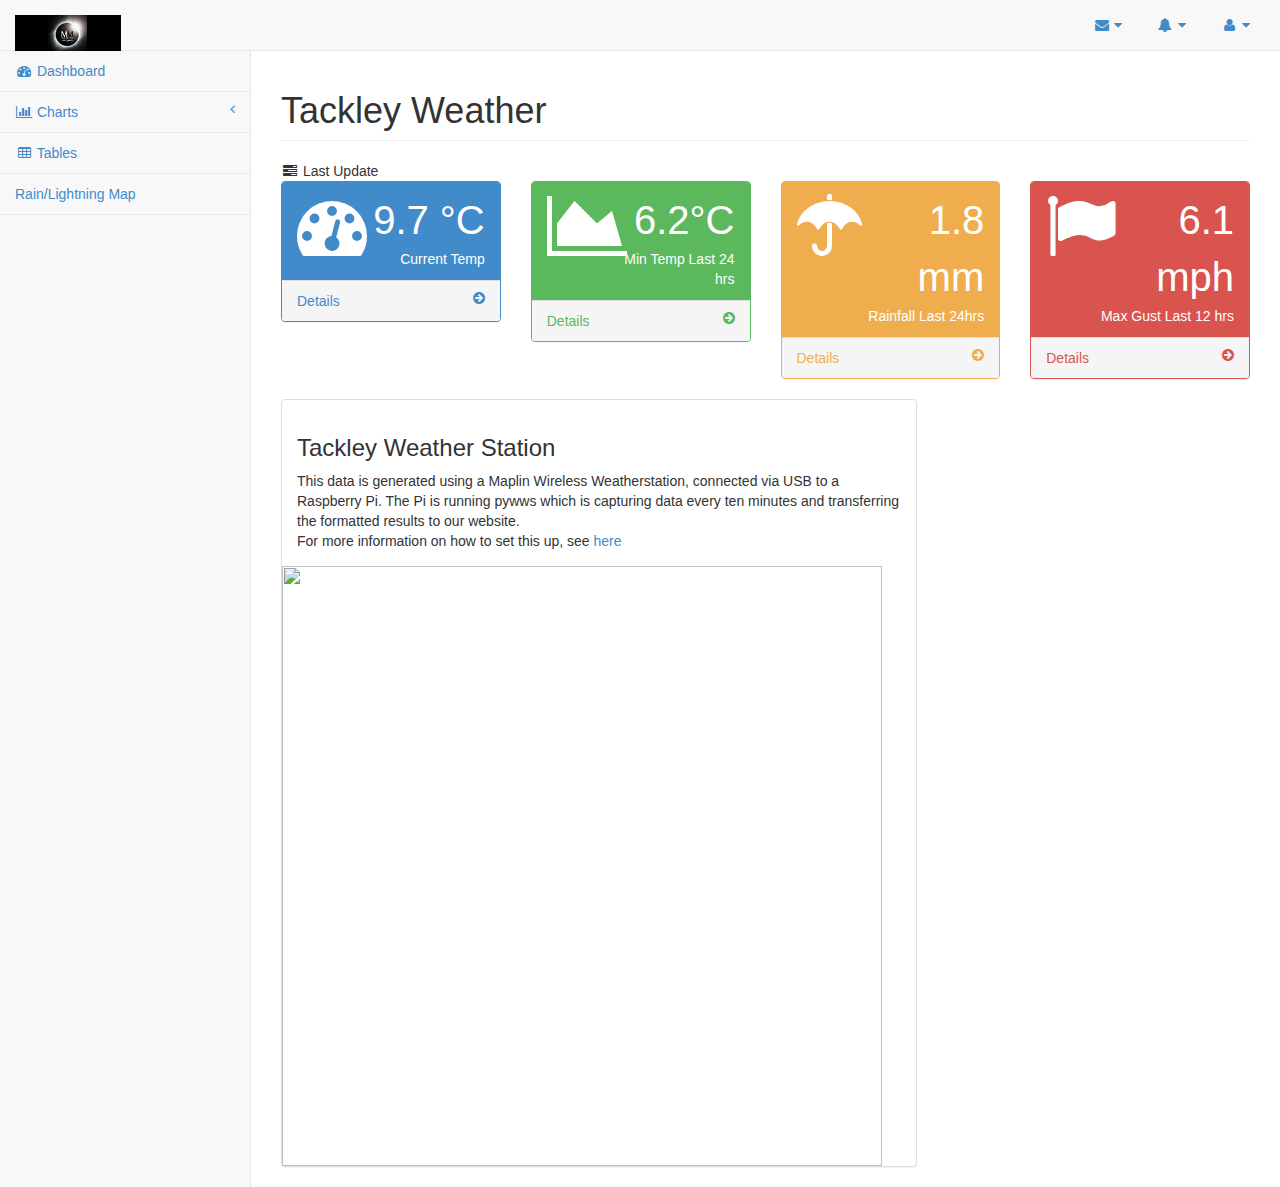
==== website/index.html @ 3337ce69 "adding website and pi side" ====
<html lang="en">
<head>
    <meta charset="utf-8">
    <meta http-equiv="refresh" content="900"> <!-- Refresh every 5 minutes -->
    <meta http-equiv="X-UA-Compatible" content="IE=edge">
    <meta name="viewport" content="width=device-width, initial-scale=1">
    <meta name="description" content="Raspberry Pi tutorial on connection to weather station. Local weather in ******.">
    <meta name="author" content="dragontail">
	<meta name="keywords" content="******"/>

    <title>Tackley Weather</title>

    <!-- Bootstrap Core CSS -->
    <link href="css/bootstrap.min.css" rel="stylesheet">

    <!-- MetisMenu CSS -->
    <link href="css/plugins/metisMenu/metisMenu.min.css" rel="stylesheet">

    <!-- Timeline CSS -->
    <link href="css/plugins/timeline.css" rel="stylesheet">

    <!-- Custom CSS -->
    <link href="css/dragontail.css" rel="stylesheet">

    <!-- Morris Charts CSS -->
    <link href="css/plugins/morris.css" rel="stylesheet">

    <!-- Custom Fonts -->
    <link href="font-awesome-4.5.0/css/font-awesome.min.css" rel="stylesheet" type="text/css">

    <!-- HTML5 Shim and Respond.js IE8 support of HTML5 elements and media queries -->
    <!-- WARNING: Respond.js doesn't work if you view the page via file:// -->
    <!--[if lt IE 9]>
        <script src="https://oss.maxcdn.com/libs/html5shiv/3.7.0/html5shiv.js"></script>
        <script src="https://oss.maxcdn.com/libs/respond.js/1.4.2/respond.min.js"></script>
    <![endif]-->
</head>

<body>
    <div id="wrapper">
        <!-- Navigation -->
        <nav class="navbar navbar-default navbar-static-top" role="navigation" style="margin-bottom: 0">
            <div class="navbar-header">
                <button type="button" class="navbar-toggle" data-toggle="collapse" data-target=".navbar-collapse">
                    <span class="sr-on5ly">Toggle navigation</span>
                    <span class="icon-bar"></span>
                    <span class="icon-bar"></span>
                    <span class="icon-bar"></span>
                </button>
                <a class="navbar-brand" href="index.html"><img src="images/maryslogo.png" alt="Mary McIntyre, Logo"/></a>
            </div>
            <!-- /.navbar-header -->

            <ul class="nav navbar-top-links navbar-right">
                <li class="dropdown">
                    <a class="dropdown-toggle" data-toggle="dropdown" href="#">
                        <i class="fa fa-envelope fa-fw"></i>  <i class="fa fa-caret-down"></i>
                    </a>
                    <ul class="dropdown-menu dropdown-messages">
                        <li>
                            <a href="#">
                                <div>
                                    <strong>Email me </strong>
                                    <span class="pull-right text-muted">
                                        <em>mark.jm.mcintyre@cesmail.net</em>
                                    </span>
                                </div>
                                <div>Email me with questions etc</div>
                            </a>
                        </li>
                        <li class="divider"></li>
                        <li>
                            <a class="text-center" href="#">
                                <strong><a href="mailto:mark.jm.mcintyre@cesmail.net?Subject=Communication from Web Site" target="_top">Send Mail</a></strong>
                                <i class="fa fa-angle-right"></i>
                            </a>
                        </li>
                    </ul>
                    <!-- /.dropdown-messages -->
                </li>
                <!-- /.dropdown -->
                <li class="dropdown">
                    <a class="dropdown-toggle" data-toggle="dropdown" href="#">
                        <i class="fa fa-bell fa-fw"></i>  <i class="fa fa-caret-down"></i>
                    </a>
                    <ul class="dropdown-menu dropdown-alerts">
                        <li>
                            <a href="#">
                                <div>
                                    <i class="fa fa-comment fa-fw"></i> Coldest in last 12 hrs
                                    <span class="pull-right text-muted small" id = lowest_temp></span>
                                </div>
                            </a>
                        </li>
                        <li class="divider"></li>
                        <li>
                            <a href="#">
                                <div>
                                    <i class="fa fa-comment fa-fw"></i> Warmest in last 12 hrs
                                    <span class="pull-right text-muted small" id = highest_temp></span>
                                </div>
                            </a>
                        </li>
                        <li class="divider"></li>
                        <li>
                            <a href="#">
                                <div>
                                    <i class="fa fa-tasks fa-fw"></i> Last Update
                                    <span class="pull-right text-muted small"id = lastupdated></span>
                                </div>
                            </a>
                        </li>
                        <li class="divider"></li>
                    </ul>
                    <!-- /.dropdown-alerts -->
                </li>
                <!-- /.dropdown -->
                <li class="dropdown">
                    <a class="dropdown-toggle" data-toggle="dropdown" href="#">
                        <i class="fa fa-user fa-fw"></i>  <i class="fa fa-caret-down"></i>
                    </a>
                    <ul class="dropdown-menu dropdown-user">
                        <li><a href="#"><i class="fa fa-upload fa-fw"></i> Link *****</a>
                        </li>
                        <li class="divider"></li>
						<li><a href="about.html"><i class="fa fa-user fa-fw"></i> About</a>
                        </li>

                    </ul>
                    <!-- /.dropdown-user -->
                </li>
                <!-- /.dropdown -->
            </ul>
            <!-- /.navbar-top-links -->

            <div class="navbar-default sidebar" role="navigation">
                <div class="sidebar-nav navbar-collapse">
                    <ul class="nav" id="side-menu">
                        <li>
                            <a href="index.html"><i class="fa fa-dashboard fa-fw"></i> Dashboard</a>
                        </li>
                        <li>
                            <a href="#"><i class="fa fa-bar-chart-o fa-fw"></i> Charts<span class="fa arrow"></span></a>
                            <ul class="nav nav-second-level">
                                <li>
                                    <a href="temperature_graphs.html">Temperature</a>
                                </li>
                                <li>
                                    <a href="rainfall_graphs.html">Rainfall</a>
                                </li>
                                <li>
                                    <a href="wind_graphs.html">Wind</a>
                                </li>
                                <li>
                                    <a href="pressure_graphs.html">Pressure</a>
                                </li>
                            </ul>
                            <!-- /.nav-second-level -->
                        </li>
                        <li>
                            <a href="tables.html"><i class="fa fa-table fa-fw"></i> Tables</a>
                        </li>
                        <li>
                        	<a href="map_rain.php">Rain/Lightning Map</a>
                        </li>
                    </ul>
                </div>
                <!-- /.sidebar-collapse -->
            </div>
            <!-- /.navbar-static-side -->
        </nav>

        <div id="page-wrapper">
            <div class="row">
                <div class="col-lg-12">
                    <h1 class="page-header">Tackley Weather</h1>
					<i class="fa fa-tasks fa-fw"></i> Last Update&nbsp;
					<span id = lastupdated></span>
                </div>
                <!-- /.col-lg-12 -->
            </div>
            <!-- /.row -->
            <div class="row">
                <div class="col-lg-3 col-md-6">
                    <div class="panel panel-primary">
                        <div class="panel-heading">
                            <div class="row">
                                <div class="col-xs-3">
                                    <i class="fa fa-tachometer fa-5x"></i>
                                </div>
                                <div class="col-xs-9 text-right">
                                    <div class="huge" id="current_temp"></div>
                                    <div>Current Temp</div>
                                </div>
                            </div>
                        </div>
                        <a href="temperature_graphs.html">
                            <div class="panel-footer">
                                <span class="pull-left">Details</span>
                                <span class="pull-right"><i class="fa fa-arrow-circle-right"></i></span>
                                <div class="clearfix"></div>
                            </div>
                        </a>
                    </div>
                </div>
                <div class="col-lg-3 col-md-6">
                    <div class="panel panel-green">
                        <div class="panel-heading">
                            <div class="row">
                                <div class="col-xs-3">
                                    <i class="fa fa-area-chart fa-5x"></i>
                                </div>
                                <div class="col-xs-9 text-right">
                                    <div class="huge" id="night_temp"></div>
                                    <div>Min Temp Last 24 hrs</div>
                                </div>
                            </div>
                        </div>
                        <a href="temperature_graphs.html">
                            <div class="panel-footer">
                                <span class="pull-left">Details</span>
                                <span class="pull-right"><i class="fa fa-arrow-circle-right"></i></span>
                                <div class="clearfix"></div>
                            </div>
                        </a>
                    </div>
                </div>
                <div class="col-lg-3 col-md-6">
                    <div class="panel panel-yellow">
                        <div class="panel-heading">
                            <div class="row">
                                <div class="col-xs-3">
                                    <i class="fa fa-umbrella fa-5x"></i>
                                </div>
                                <div class="col-xs-9 text-right">
                                    <div class="huge" id="recent_rain"></div>
                                    <div>Rainfall Last 24hrs</div>
                                </div>
                            </div>
                        </div>
                        <a href="rainfall_graphs.html">
                            <div class="panel-footer">
                                <span class="pull-left">Details</span>
                                <span class="pull-right"><i class="fa fa-arrow-circle-right"></i></span>
                                <div class="clearfix"></div>
                            </div>
                        </a>
                    </div>
                </div>
                <div class="col-lg-3 col-md-6">
                    <div class="panel panel-red">
                        <div class="panel-heading">
                            <div class="row">
                                <div class="col-xs-3">
                                    <i class="fa fa-flag fa-5x"></i>
                                </div>
                                <div class="col-xs-9 text-right">
                                    <div class="huge" id="recent_wind"></div>
                                    <div>Max Gust Last 12 hrs</div>
                                </div>
                            </div>
                        </div>
                        <a href="wind_graphs.html">
                            <div class="panel-footer">
                                <span class="pull-left">Details</span>
                                <span class="pull-right"><i class="fa fa-arrow-circle-right"></i></span>
                                <div class="clearfix"></div>
                            </div>
                        </a>
                    </div>
                </div>
            </div>
            <!-- /.row -->
            <div class="row">
                <div class="col-lg-8">
                    <div class="panel panel-default">
						<div class="panel-body">
						    <h3>Tackley Weather Station</h3>
						    This data is generated using a Maplin Wireless Weatherstation, connected
						    via USB to a Raspberry Pi. The Pi is running pywws which is capturing data every
						    ten minutes and transferring the formatted results to our website.<br>
						    For more information on how to set this up, see <a href="http://dragontail.co.uk/index.html">here</a>
						</div>
		    <div> <img src="/ipcam/motion/lastsnap.jpg" width=600 /></div>
                    </div>
                </div>
                <!-- /.col-lg-8 -->

            </div>
            <!-- /.row -->
        </div>
        <!-- /#page-wrapper -->
    </div>
    <!-- /#wrapper -->
    <!-- jQuery -->
    <script src="js/jquery.js"></script>

    <!-- Bootstrap Core JavaScript -->
    <script src="js/bootstrap.min.js"></script>

    <!-- Metis Menu Plugin JavaScript -->
    <script src="js/plugins/metisMenu/metisMenu.min.js"></script>

    <!-- Morris Charts JavaScript -->
    <script src="js/plugins/morris/raphael.min.js"></script>
    <script src="js/plugins/morris/morris.min.js"></script>

    <!-- Custom Theme JavaScript -->
    <script src="js/sb-admin-2.js"></script>
	<script>
		$( "#current_temp" ).load( "data/dragontailcurrenttemp.txt" );
		$( "#forecastbbc" ).load( "data/dragontailforecastbbc.txt" );
		$( "#lastupdated" ).load( "data/dragontail-updatetime.txt" );
		$.get( "data/dragontail-last24hr-table.txt", ReadMinMax);

		function ReadMinMax( data ) {
			var datums = data.split(/\n/);
			var min24 = 200;
			var min12 = 200;
			var max12 = 0;
			var maxgust = 0;
			var num_rows = 24;
			var rain24 = 0;
			if (datums.length-1<num_rows)
				num_rows=datums.length
				for(i=0;i<num_rows-1;i++){
					min24 = Math.min(min24, Number(datums[i].split(",")[1]))
					//added rain totals for 24 hours
					rain24 = rain24 + Number(datums[i].split(",")[3])
					if (i<12)
						min12 = Math.min(min12, Number(datums[i].split(",")[1]))
						max12 = Math.max(max12, Number(datums[i].split(",")[1]))
						//added for wind gust
						maxgust = Math.max(maxgust, Number(datums[i].split(",")[2]))
				}

				$( "#night_temp" ).html( parseFloat(Math.round(min24 * 10) / 10).toFixed(1)+"&deg;C");
				$( "#lowest_temp" ).html( parseFloat(Math.round(min12 * 10) / 10).toFixed(1)+"&deg;C");
				$( "#highest_temp" ).html( parseFloat(Math.round(max12 * 10) / 10).toFixed(1)+"&deg;C");
				//added for wind gust
				$( "#recent_wind" ).html(parseFloat(Math.round(maxgust * 10) / 10).toFixed(1)+ " mph");
				//added recent rain
				$( "#recent_rain" ).html(parseFloat(Math.round(rain24 * 10) / 10).toFixed(1)+" mm");
		}
	</script>
</body>

</html>
---- website/css/plugins/metisMenu/metisMenu.min.css ----
.arrow{float:right}.glyphicon.arrow:before{content:"\e079"}.active>a>.glyphicon.arrow:before{content:"\e114"}.fa.arrow:before{content:"\f104"}.active>a>.fa.arrow:before{content:"\f107"}.plus-times{float:right}.fa.plus-times:before{content:"\f067"}.active>a>.fa.plus-times{filter:progid:DXImageTransform.Microsoft.BasicImage(rotation=1);-webkit-transform:rotate(45deg);-moz-transform:rotate(45deg);-ms-transform:rotate(45deg);-o-transform:rotate(45deg);transform:rotate(45deg)}.plus-minus{float:right}.fa.plus-minus:before{content:"\f067"}.active>a>.fa.plus-minus:before{content:"\f068"}
---- website/css/dragontail.css ----
/*!
 * Start Bootstrap - SB Admin 2 Bootstrap Admin Theme (http://startbootstrap.com)
 * Code licensed under the Apache License v2.0.
 * For details, see http://www.apache.org/licenses/LICENSE-2.0.
 */

body {
    background-color: #f8f8f8;
}

#wrapper {
    width: 100%;
}

#page-wrapper {
    padding: 0 15px;
    min-height: 568px;
    background-color: #fff;
}

@media(min-width:768px) {
    #page-wrapper {
        position: inherit;
        margin: 0 0 0 250px;
        padding: 0 30px;
        border-left: 1px solid #e7e7e7;
    }
}

.navbar-top-links {
    margin-right: 0;
}

.navbar-top-links li {
    display: inline-block;
}

.navbar-top-links li:last-child {
    margin-right: 15px;
}

.navbar-top-links li a {
    padding: 15px;
    min-height: 50px;
}

.navbar-top-links .dropdown-menu li {
    display: block;
}

.navbar-top-links .dropdown-menu li:last-child {
    margin-right: 0;
}

.navbar-top-links .dropdown-menu li a {
    padding: 3px 20px;
    min-height: 0;
}

.navbar-top-links .dropdown-menu li a div {
    white-space: normal;
}

.navbar-top-links .dropdown-messages,
.navbar-top-links .dropdown-tasks,
.navbar-top-links .dropdown-alerts {
    width: 310px;
    min-width: 0;
}

.navbar-top-links .dropdown-messages {
    margin-left: 5px;
}

.navbar-top-links .dropdown-tasks {
    margin-left: -59px;
}

.navbar-top-links .dropdown-alerts {
    margin-left: -123px;
}

.navbar-top-links .dropdown-user {
    right: 0;
    left: auto;
}

.sidebar .sidebar-nav.navbar-collapse {
    padding-right: 0;
    padding-left: 0;
}

.sidebar .sidebar-search {
    padding: 15px;
}

.sidebar ul li {
    border-bottom: 1px solid #e7e7e7;
}

.sidebar ul li a.active {
    background-color: #eee;
}

.sidebar .arrow {
    float: right;
}

.sidebar .fa.arrow:before {
    content: "\f104";
}

.sidebar .active>a>.fa.arrow:before {
    content: "\f107";
}

.sidebar .nav-second-level li,
.sidebar .nav-third-level li {
    border-bottom: 0!important;
}

.sidebar .nav-second-level li a {
    padding-left: 37px;
}

.sidebar .nav-third-level li a {
    padding-left: 52px;
}

@media(min-width:768px) {
    .sidebar {
        z-index: 1;
        position: absolute;
        width: 250px;
        margin-top: 51px;
    }

    .navbar-top-links .dropdown-messages,
    .navbar-top-links .dropdown-tasks,
    .navbar-top-links .dropdown-alerts {
        margin-left: auto;
    }
}

.btn-outline {
    color: inherit;
    background-color: transparent;
    transition: all .5s;
}

.btn-primary.btn-outline {
    color: #428bca;
}

.btn-success.btn-outline {
    color: #5cb85c;
}

.btn-info.btn-outline {
    color: #5bc0de;
}

.btn-warning.btn-outline {
    color: #f0ad4e;
}

.btn-danger.btn-outline {
    color: #d9534f;
}

.btn-primary.btn-outline:hover,
.btn-success.btn-outline:hover,
.btn-info.btn-outline:hover,
.btn-warning.btn-outline:hover,
.btn-danger.btn-outline:hover {
    color: #fff;
}

.chat {
    margin: 0;
    padding: 0;
    list-style: none;
}

.chat li {
    margin-bottom: 10px;
    padding-bottom: 5px;
    border-bottom: 1px dotted #999;
}

.chat li.left .chat-body {
    margin-left: 60px;
}

.chat li.right .chat-body {
    margin-right: 60px;
}

.chat li .chat-body p {
    margin: 0;
}

.panel .slidedown .glyphicon,
.chat .glyphicon {
    margin-right: 5px;
}

.chat-panel .panel-body {
    height: 350px;
    overflow-y: scroll;
}

.login-panel {
    margin-top: 25%;
}

.flot-chart {
    display: block;
    height: 400px;
}

.flot-chart-content {
    width: 100%;
    height: 100%;
}

table.dataTable thead .sorting,
table.dataTable thead .sorting_asc,
table.dataTable thead .sorting_desc,
table.dataTable thead .sorting_asc_disabled,
table.dataTable thead .sorting_desc_disabled {
    background: 0 0;
}

table.dataTable thead .sorting_asc:after {
    content: "\f0de";
    float: right;
    font-family: fontawesome;
}

table.dataTable thead .sorting_desc:after {
    content: "\f0dd";
    float: right;
    font-family: fontawesome;
}

table.dataTable thead .sorting:after {
    content: "\f0dc";
    float: right;
    font-family: fontawesome;
    color: rgba(50,50,50,.5);
}

.btn-circle {
    width: 30px;
    height: 30px;
    padding: 6px 0;
    border-radius: 15px;
    text-align: center;
    font-size: 12px;
    line-height: 1.428571429;
}

.btn-circle.btn-lg {
    width: 50px;
    height: 50px;
    padding: 10px 16px;
    border-radius: 25px;
    font-size: 18px;
    line-height: 1.33;
}

.btn-circle.btn-xl {
    width: 70px;
    height: 70px;
    padding: 10px 16px;
    border-radius: 35px;
    font-size: 24px;
    line-height: 1.33;
}

.show-grid [class^=col-] {
    padding-top: 10px;
    padding-bottom: 10px;
    border: 1px solid #ddd;
    background-color: #eee!important;
}

.show-grid {
    margin: 15px 0;
}

.huge {
    font-size: 40px;
}

.panel-green {
    border-color: #5cb85c;
}

.panel-green .panel-heading {
    border-color: #5cb85c;
    color: #fff;
    background-color: #5cb85c;
}

.panel-green a {
    color: #5cb85c;
}

.panel-green a:hover {
    color: #3d8b3d;
}

.panel-red {
    border-color: #d9534f;
}

.panel-red .panel-heading {
    border-color: #d9534f;
    color: #fff;
    background-color: #d9534f;
}

.panel-red a {
    color: #d9534f;
}

.panel-red a:hover {
    color: #b52b27;
}

.panel-yellow {
    border-color: #f0ad4e;
}

.panel-yellow .panel-heading {
    border-color: #f0ad4e;
    color: #fff;
    background-color: #f0ad4e;
}

.panel-yellow a {
    color: #f0ad4e;
}

.panel-yellow a:hover {
    color: #df8a13;
}
---- website/css/plugins/morris.css ----
.morris-hover{position:absolute;z-index:1000}.morris-hover.morris-default-style{border-radius:10px;padding:6px;color:#666;background:rgba(255,255,255,0.8);border:solid 2px rgba(230,230,230,0.8);font-family:sans-serif;font-size:12px;text-align:center}.morris-hover.morris-default-style .morris-hover-row-label{font-weight:bold;margin:0.25em 0}
.morris-hover.morris-default-style .morris-hover-point{white-space:nowrap;margin:0.1em 0}
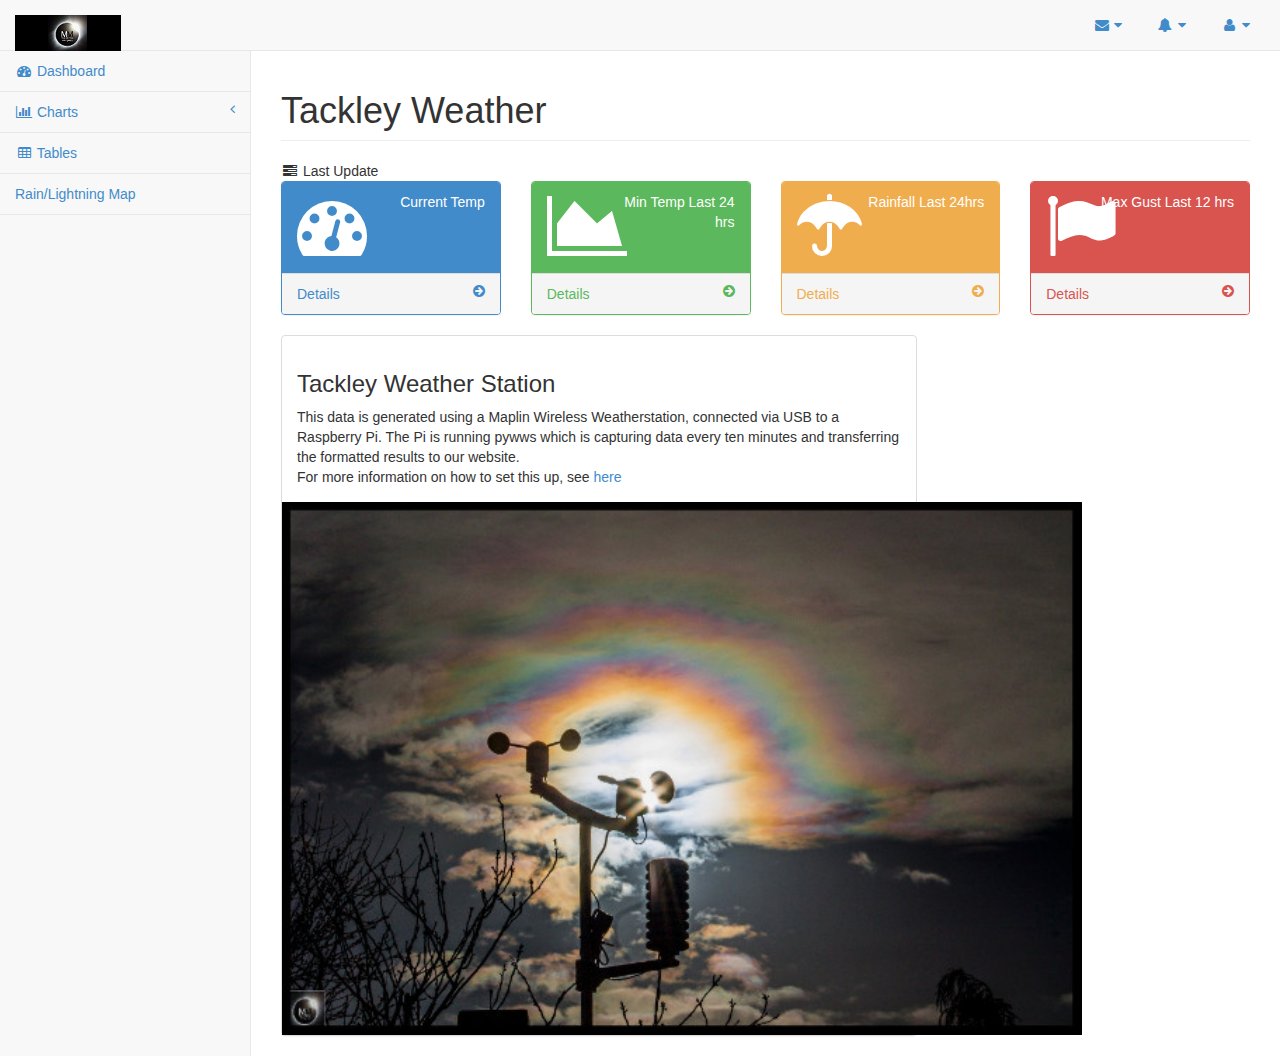
==== commit 6d21a5ba: "changed pic on index page" ====
--- a/website/index.html
+++ b/website/index.html
@@ -281,7 +281,8 @@
 						    ten minutes and transferring the formatted results to our website.<br>
 						    For more information on how to set this up, see <a href="http://dragontail.co.uk/index.html">here</a>
 						</div>
-		    <div> <img src="/ipcam/motion/lastsnap.jpg" width=600 /></div>
+		    <div> <img src="station.jpg" width=800 /></div>
+		    <!-- <div> <img src="/ipcam/motion/lastsnap.jpg" width=600 /></div> -->
                     </div>
                 </div>
                 <!-- /.col-lg-8 -->
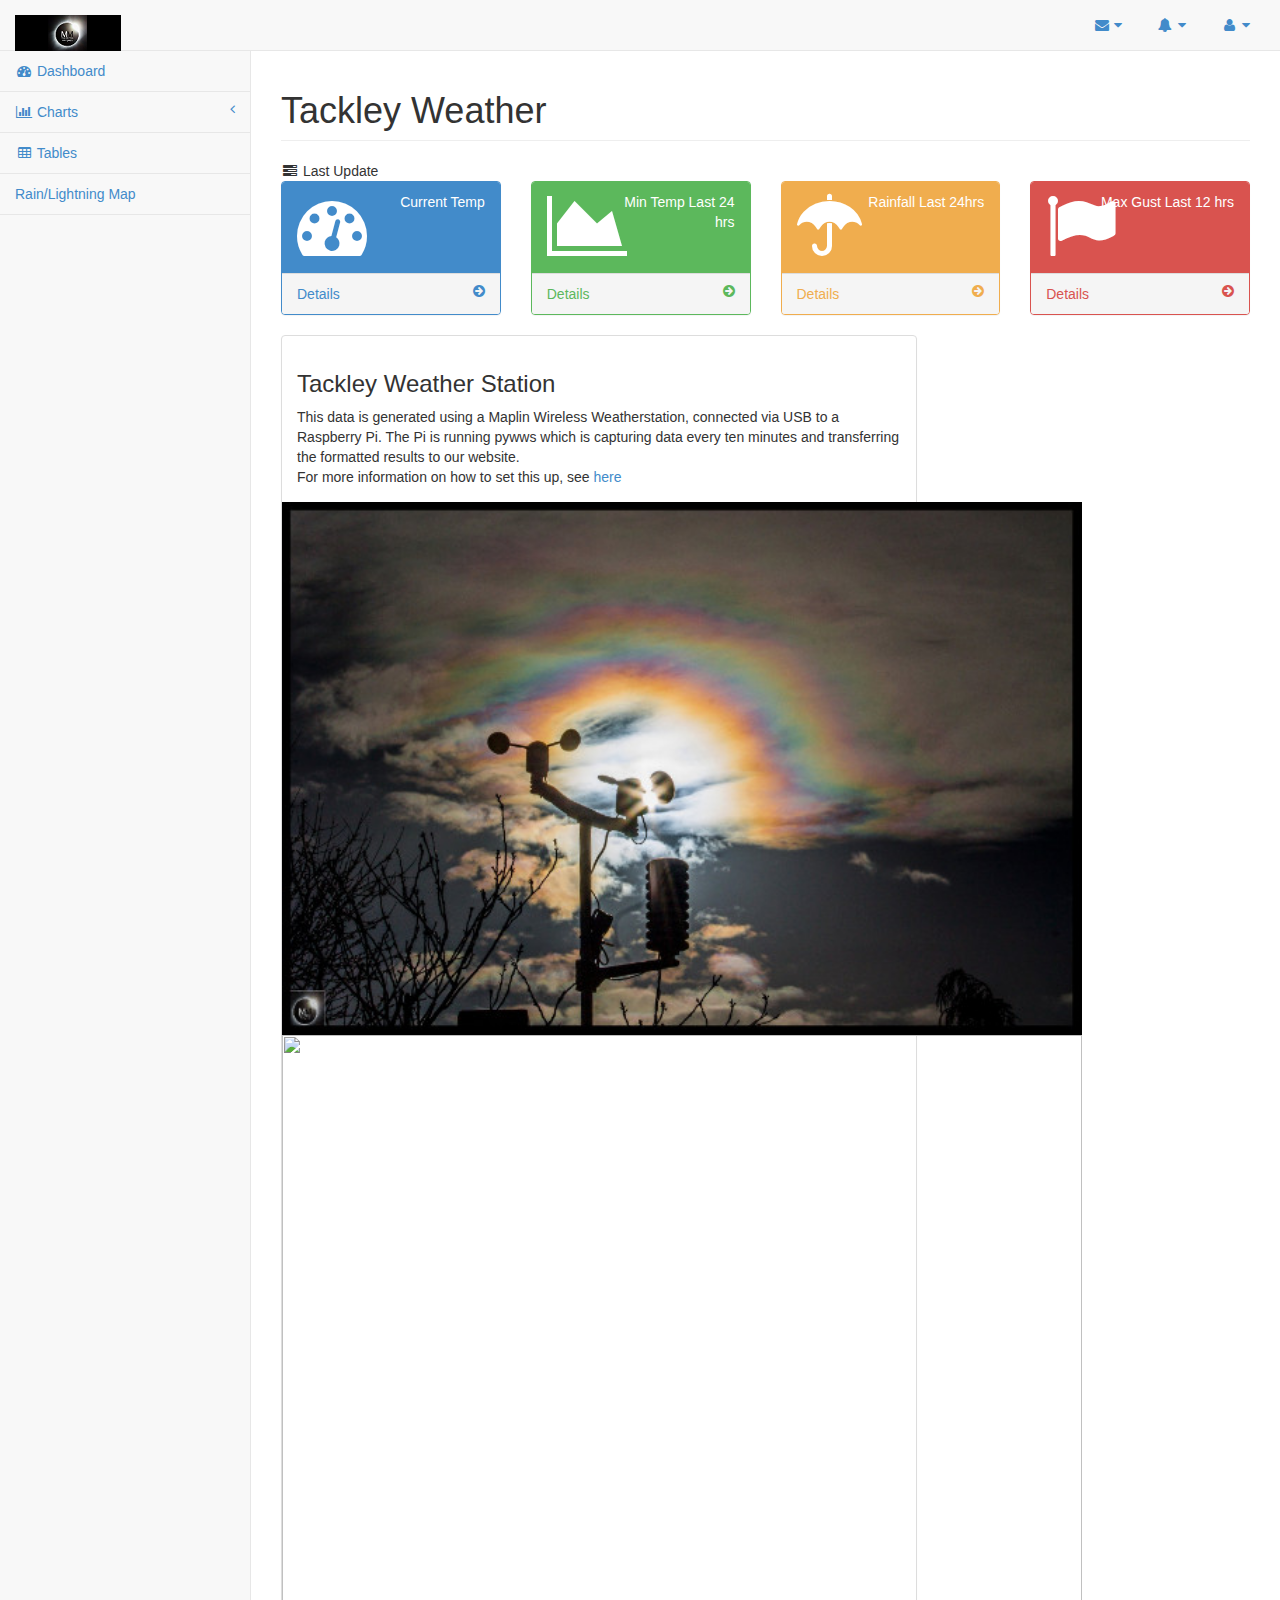
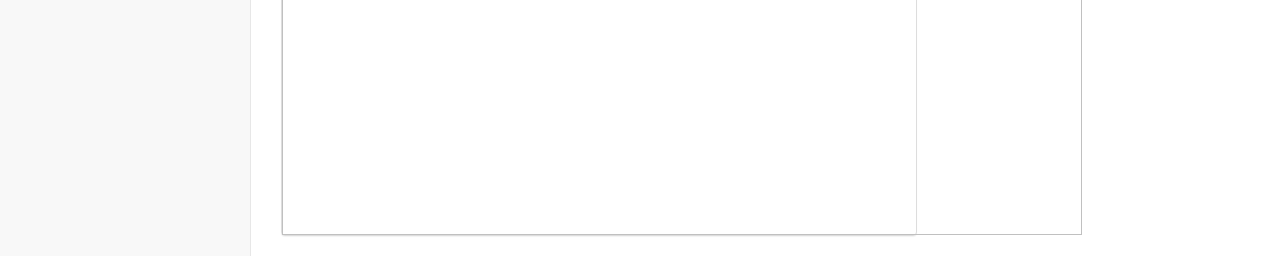
==== commit c728ad3d: "updated status checks" ====
--- a/website/index.html
+++ b/website/index.html
@@ -281,8 +281,8 @@
 						    ten minutes and transferring the formatted results to our website.<br>
 						    For more information on how to set this up, see <a href="http://dragontail.co.uk/index.html">here</a>
 						</div>
-		    <div> <img src="station.jpg" width=800 /></div>
-		    <!-- <div> <img src="/ipcam/motion/lastsnap.jpg" width=600 /></div> -->
+		    		    <div> <img src="images/ourstation.jpg" width=800 /></div>
+					    <div><img src="/ipcam/motion/lastsnap.jpg" width=800 /></div>
                     </div>
                 </div>
                 <!-- /.col-lg-8 -->
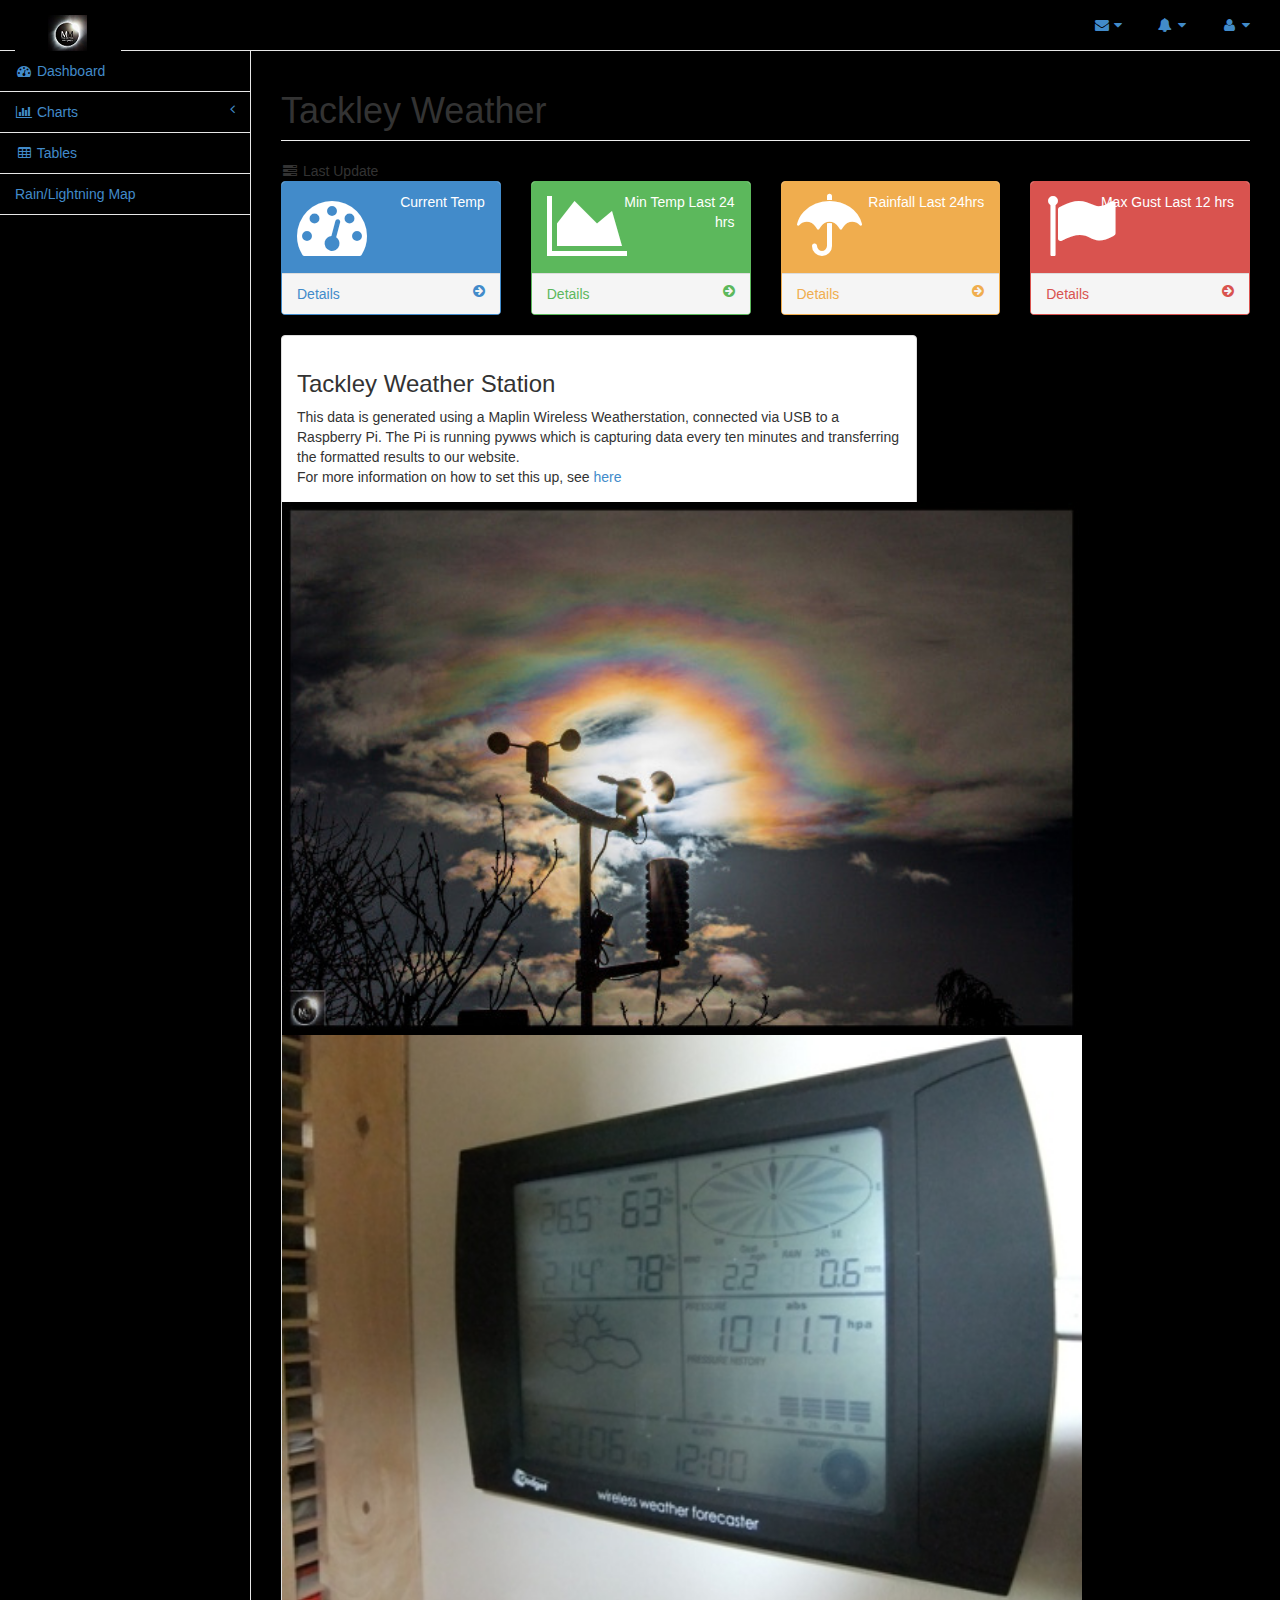
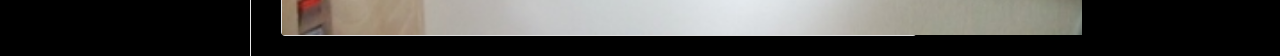
==== commit 26efe033: "added backup of some scripts and moved to AWS" ====
--- a/website/index.html
+++ b/website/index.html
@@ -47,7 +47,7 @@
                     <span class="icon-bar"></span>
                     <span class="icon-bar"></span>
                 </button>
-                <a class="navbar-brand" href="index.html"><img src="images/maryslogo.png" alt="Mary McIntyre, Logo"/></a>
+                <a class="navbar-brand" href="https://www.markmcintyreastro.co.uk/"><img src="images/maryslogo.png" alt="Mary McIntyre, Logo"/></a>
             </div>
             <!-- /.navbar-header -->
 
@@ -282,7 +282,7 @@
 						    For more information on how to set this up, see <a href="http://dragontail.co.uk/index.html">here</a>
 						</div>
 		    		    <div> <img src="images/ourstation.jpg" width=800 /></div>
-					    <div><img src="/ipcam/motion/lastsnap.jpg" width=800 /></div>
+					    <div><img src="images/weatherstation.JPG" width=800 /></div>
                     </div>
                 </div>
                 <!-- /.col-lg-8 -->
--- a/website/css/dragontail.css
+++ b/website/css/dragontail.css
@@ -5,7 +5,7 @@
  */
 
 body {
-    background-color: #f8f8f8;
+    background-color: #000000;
 }
 
 #wrapper {
@@ -15,7 +15,7 @@
 #page-wrapper {
     padding: 0 15px;
     min-height: 568px;
-    background-color: #fff;
+    background-color: #000000;
 }
 
 @media(min-width:768px) {
@@ -26,6 +26,12 @@
         border-left: 1px solid #e7e7e7;
     }
 }
+.navbar-brand {
+	background-color: #000000;
+}
+.navbar-default {
+	background-color: #000000;
+}
 
 .navbar-top-links {
     margin-right: 0;
@@ -99,7 +105,7 @@
 }
 
 .sidebar ul li a.active {
-    background-color: #eee;
+    background-color: #000000;
 }
 
 .sidebar .arrow {
@@ -346,4 +352,4 @@
 
 .panel-yellow a:hover {
     color: #df8a13;
-}+}
